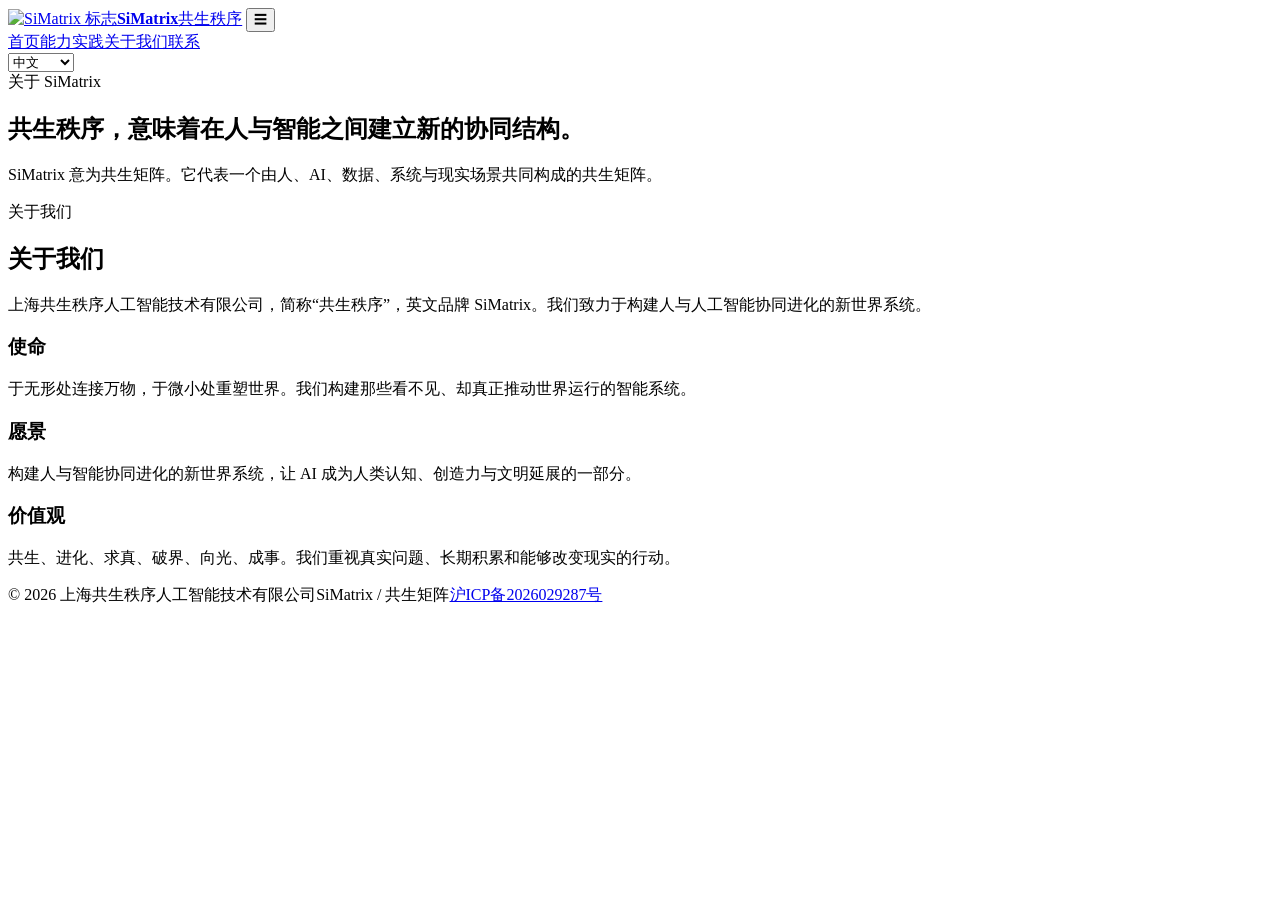
==== about.html @ 41f36d3b "feat: unify SiMatrix brand and four-language localization" ====
<!doctype html>
<html lang="zh-CN">
<head>
  <meta charset="utf-8">
  <meta name="viewport" content="width=device-width, initial-scale=1">
  <title>关于我们 | SiMatrix 共生秩序</title>
  <meta name="description" content="上海共生秩序人工智能技术有限公司，SiMatrix，构建人与智能协同进化系统。">
  <link rel="stylesheet" href="styles.css">
</head>
<body>
  <header class="site-header">
    <nav class="nav" aria-label="主导航">
      <a class="brand" href="index.html"><img class="brand-mark" src="assets/simatrix-logo.png" alt="SiMatrix 标志"><span class="brand-name"><strong>SiMatrix</strong><span>共生秩序</span></span></a>
      <button class="nav-toggle" type="button" aria-label="打开导航" aria-expanded="false">☰</button>
      <div class="nav-links"><a href="index.html">首页</a><a href="capabilities.html">能力</a><a href="work.html">实践</a><a class="active" href="about.html">关于我们</a><a href="contact.html">联系</a><div class="lang-switch" aria-label="语言切换"><select aria-label="语言切换"><option value="zh">中文</option><option value="en">English</option><option value="ja">日本語</option><option value="ko">한국어</option></select></div></div>
    </nav>
  </header>

  <main>
    <section class="page-hero">
      <div class="section-inner">
        <div class="eyebrow">关于 SiMatrix</div>
        <h1>共生秩序，意味着在人与智能之间建立新的协同结构。</h1>
        <p>SiMatrix 意为共生矩阵。它代表一个由人、AI、数据、系统与现实场景共同构成的共生矩阵。</p>
      </div>
    </section>

    <section class="section band-dark" id="about">
      <div class="section-inner">
        <div class="section-head">
          <div>
            <div class="section-kicker">关于我们</div>
            <h2>关于我们</h2>
          </div>
          <p class="section-lead">上海共生秩序人工智能技术有限公司，简称“共生秩序”，英文品牌 SiMatrix。我们致力于构建人与人工智能协同进化的新世界系统。</p>
        </div>
        <div class="grid-3">
          <article class="card">
            <h3>使命</h3>
            <p>于无形处连接万物，于微小处重塑世界。我们构建那些看不见、却真正推动世界运行的智能系统。</p>
          </article>
          <article class="card">
            <h3>愿景</h3>
            <p>构建人与智能协同进化的新世界系统，让 AI 成为人类认知、创造力与文明延展的一部分。</p>
          </article>
          <article class="card">
            <h3>价值观</h3>
            <p>共生、进化、求真、破界、向光、成事。我们重视真实问题、长期积累和能够改变现实的行动。</p>
          </article>
        </div>
      </div>
    </section>

  </main>

  <footer class="site-footer"><div class="footer-inner"><span class="footer-copyright">© 2026 上海共生秩序人工智能技术有限公司</span><span class="footer-tagline">SiMatrix / 共生矩阵</span><a class="icp-link" href="https://beian.miit.gov.cn/" target="_blank" rel="noopener noreferrer">沪ICP备2026029287号</a></div></footer>
  <script src="script.js?v=20260901-i18n"></script>
</body>
</html>
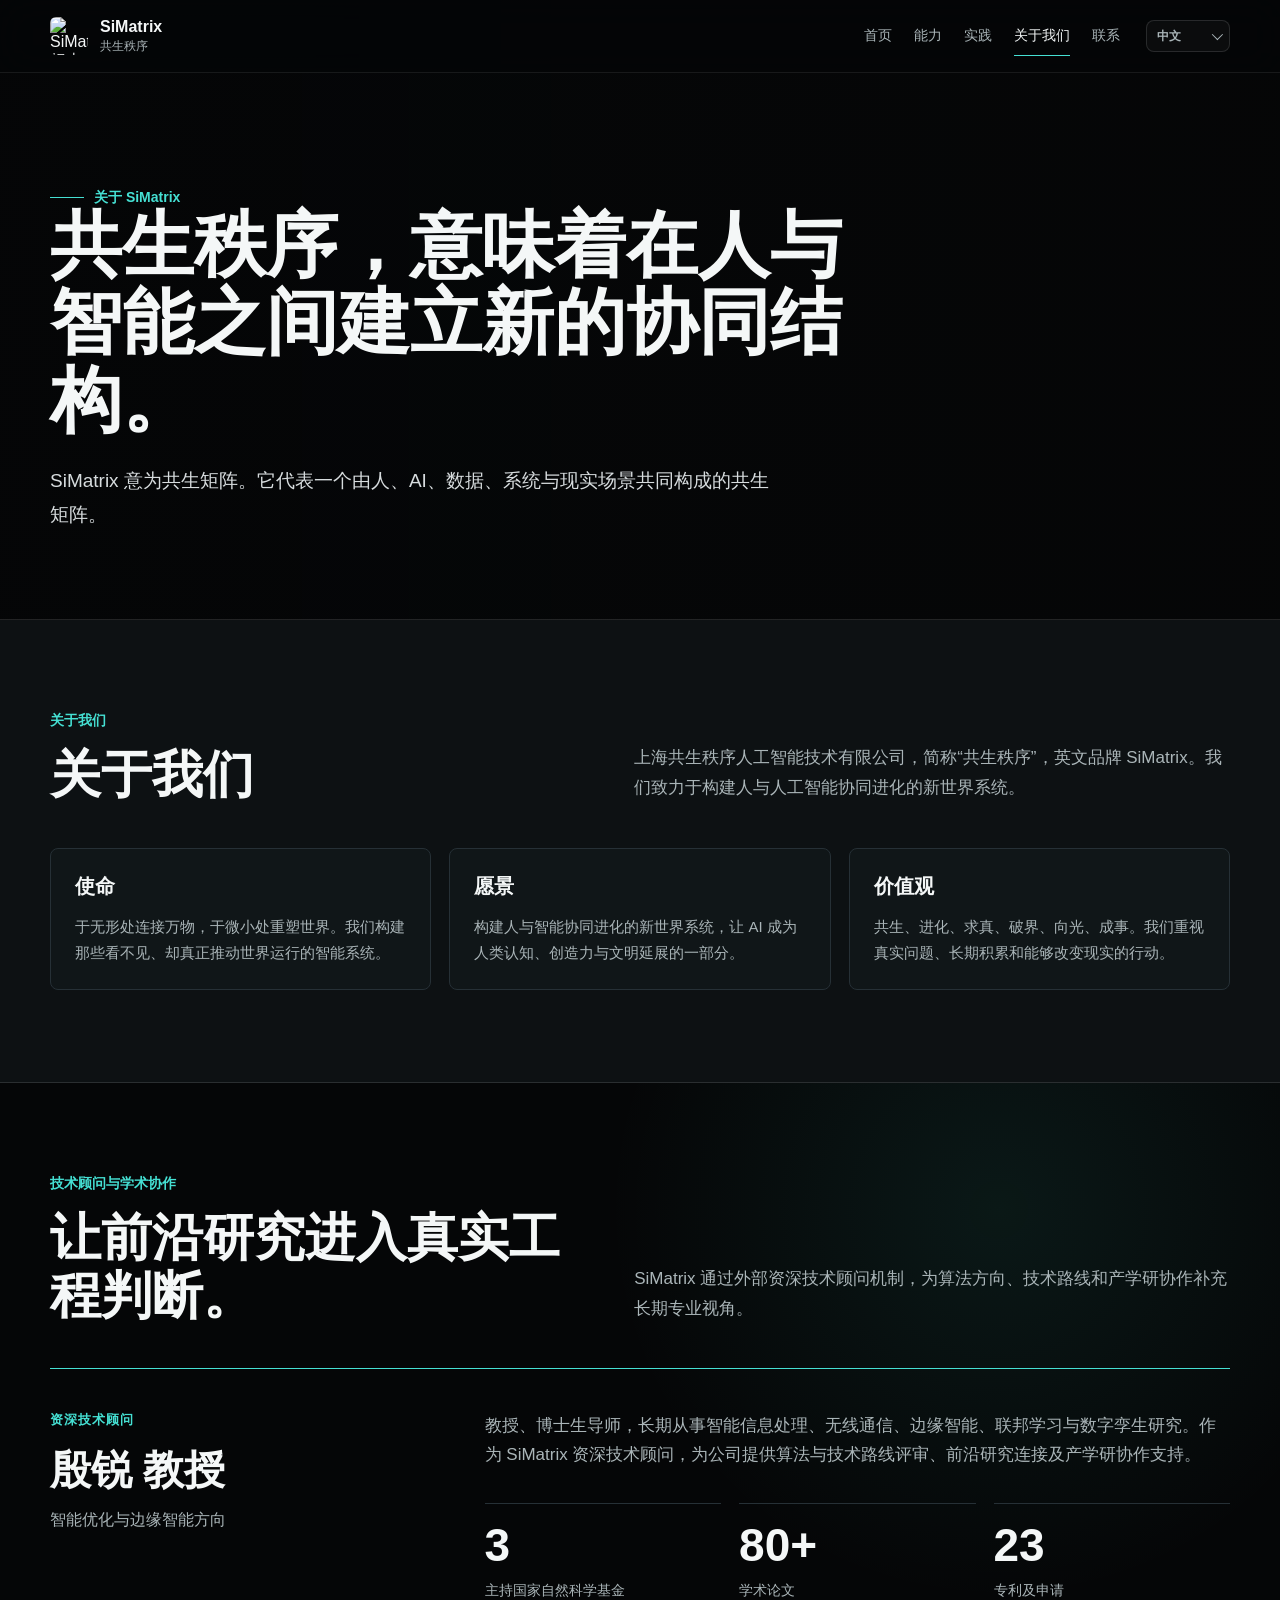
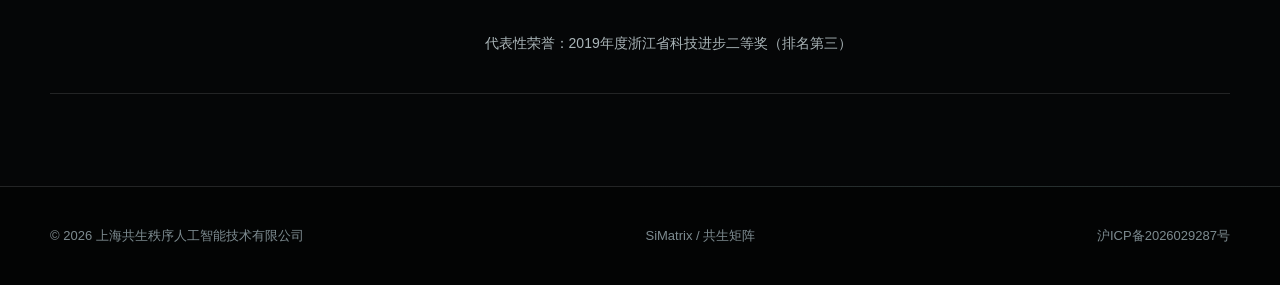
==== commit b33f8674: "发布技术顾问介绍与公司最新地址 同步本地已验证版本：新增资深技术顾问板块，更新四语公司地址，并保留响应式与多语言支持。" ====
--- a/about.html
+++ b/about.html
@@ -5,7 +5,8 @@
   <meta name="viewport" content="width=device-width, initial-scale=1">
   <title>关于我们 | SiMatrix 共生秩序</title>
   <meta name="description" content="上海共生秩序人工智能技术有限公司，SiMatrix，构建人与智能协同进化系统。">
-  <link rel="stylesheet" href="styles.css">
+  <link rel="icon" href="assets/simatrix-logo.png">
+  <link rel="stylesheet" href="styles.css?v=20260919-advisor">
 </head>
 <body>
   <header class="site-header">
@@ -51,9 +52,37 @@
       </div>
     </section>
 
+    <section class="section advisor-section" id="advisor">
+      <div class="section-inner">
+        <div class="section-head">
+          <div>
+            <div class="section-kicker">技术顾问与学术协作</div>
+            <h2>让前沿研究进入真实工程判断。</h2>
+          </div>
+          <p class="section-lead">SiMatrix 通过外部资深技术顾问机制，为算法方向、技术路线和产学研协作补充长期专业视角。</p>
+        </div>
+        <article class="advisor-profile">
+          <div class="advisor-heading">
+            <div class="advisor-role">资深技术顾问</div>
+            <h3>殷锐 教授</h3>
+            <p>智能优化与边缘智能方向</p>
+          </div>
+          <div class="advisor-copy">
+            <p class="advisor-bio">教授、博士生导师，长期从事智能信息处理、无线通信、边缘智能、联邦学习与数字孪生研究。作为 SiMatrix 资深技术顾问，为公司提供算法与技术路线评审、前沿研究连接及产学研协作支持。</p>
+            <div class="advisor-metrics" aria-label="代表性成果数据">
+              <div class="advisor-metric"><strong>3</strong><span>主持国家自然科学基金</span></div>
+              <div class="advisor-metric"><strong>80+</strong><span>学术论文</span></div>
+              <div class="advisor-metric"><strong>23</strong><span>专利及申请</span></div>
+            </div>
+            <p class="advisor-award">代表性荣誉：2019年度浙江省科技进步二等奖（排名第三）</p>
+          </div>
+        </article>
+      </div>
+    </section>
+
   </main>
 
   <footer class="site-footer"><div class="footer-inner"><span class="footer-copyright">© 2026 上海共生秩序人工智能技术有限公司</span><span class="footer-tagline">SiMatrix / 共生矩阵</span><a class="icp-link" href="https://beian.miit.gov.cn/" target="_blank" rel="noopener noreferrer">沪ICP备2026029287号</a></div></footer>
-  <script src="script.js?v=20260901-i18n"></script>
+  <script src="script.js?v=20260919-advisor"></script>
 </body>
 </html>
--- a/styles.css
+++ b/styles.css
@@ -0,0 +1,699 @@
+:root {
+  color-scheme: dark;
+  --bg: #050607;
+  --bg-soft: #0d1113;
+  --panel: #11171a;
+  --panel-line: #263036;
+  --text: #f4f7f7;
+  --muted: #aab5b8;
+  --subtle: #7d8b90;
+  --cyan: #45e0d3;
+  --silver: #d7dcde;
+  --warm: #c7bba4;
+  --line: rgba(255, 255, 255, 0.12);
+  --max: 1180px;
+  font-family: Inter, "SF Pro Display", "PingFang SC", "Microsoft YaHei", Arial, sans-serif;
+}
+
+* {
+  box-sizing: border-box;
+}
+
+html {
+  scroll-behavior: smooth;
+}
+
+#about,
+#contact {
+  scroll-margin-top: 72px;
+}
+
+body {
+  margin: 0;
+  background: var(--bg);
+  color: var(--text);
+}
+
+a {
+  color: inherit;
+  text-decoration: none;
+}
+
+img {
+  max-width: 100%;
+  display: block;
+}
+
+.site-header {
+  position: fixed;
+  inset: 0 0 auto 0;
+  z-index: 20;
+  border-bottom: 1px solid rgba(255, 255, 255, 0.08);
+  background: rgba(5, 6, 7, 0.78);
+  backdrop-filter: blur(18px);
+}
+
+.nav {
+  width: min(var(--max), calc(100% - 40px));
+  margin: 0 auto;
+  min-height: 72px;
+  display: flex;
+  align-items: center;
+  justify-content: space-between;
+  gap: 24px;
+}
+
+.brand {
+  display: flex;
+  align-items: center;
+  gap: 12px;
+  min-width: 0;
+}
+
+.brand-mark {
+  width: 38px;
+  height: 38px;
+  object-fit: cover;
+  border-radius: 6px;
+}
+
+.brand-name {
+  display: grid;
+  gap: 2px;
+}
+
+.brand-name strong {
+  font-size: 16px;
+  font-weight: 700;
+}
+
+.brand-name span {
+  font-size: 12px;
+  color: var(--muted);
+}
+
+.nav-links {
+  display: flex;
+  align-items: center;
+  gap: 22px;
+  color: var(--muted);
+  font-size: 14px;
+}
+
+.nav-links a {
+  padding: 10px 0;
+  border-bottom: 1px solid transparent;
+}
+
+.nav-links a:hover,
+.nav-links a.active {
+  color: var(--text);
+  border-color: var(--cyan);
+}
+
+.lang-switch {
+  position: relative;
+  display: inline-flex;
+  align-items: center;
+  margin-left: 4px;
+}
+
+.lang-switch select {
+  min-height: 32px;
+  max-width: 112px;
+  padding: 0 28px 0 10px;
+  border: 1px solid var(--line);
+  border-radius: 8px;
+  background: rgba(255, 255, 255, 0.03);
+  color: var(--muted);
+  font: inherit;
+  font-size: 12px;
+  font-weight: 650;
+  cursor: pointer;
+  appearance: none;
+}
+
+.lang-switch::after {
+  content: "";
+  position: absolute;
+  right: 10px;
+  width: 7px;
+  height: 7px;
+  border-right: 1px solid currentColor;
+  border-bottom: 1px solid currentColor;
+  color: var(--muted);
+  pointer-events: none;
+  transform: rotate(45deg) translateY(-2px);
+}
+
+.lang-switch select:hover,
+.lang-switch select:focus {
+  border-color: var(--cyan);
+  color: var(--text);
+  outline: none;
+}
+
+.nav-toggle {
+  display: none;
+  width: 42px;
+  height: 42px;
+  border: 1px solid var(--line);
+  border-radius: 8px;
+  background: transparent;
+  color: var(--text);
+  font-size: 22px;
+}
+
+.hero {
+  min-height: 92vh;
+  position: relative;
+  display: grid;
+  align-items: center;
+  overflow: hidden;
+  border-bottom: 1px solid var(--line);
+}
+
+.hero::before {
+  content: "";
+  position: absolute;
+  inset: 0;
+  background-image:
+    linear-gradient(rgba(69, 224, 211, 0.08) 1px, transparent 1px),
+    linear-gradient(90deg, rgba(69, 224, 211, 0.08) 1px, transparent 1px);
+  background-size: 72px 72px;
+  mask-image: linear-gradient(to bottom, transparent, black 18%, black 70%, transparent);
+}
+
+.hero::after {
+  content: "";
+  position: absolute;
+  inset: 72px 0 0 0;
+  background:
+    linear-gradient(90deg, rgba(5, 6, 7, 0.96) 0%, rgba(5, 6, 7, 0.74) 42%, rgba(5, 6, 7, 0.96) 100%),
+    url("assets/simatrix-logo.png") center right 10% / min(560px, 58vw) no-repeat;
+  opacity: 0.92;
+}
+
+.hero-inner {
+  position: relative;
+  z-index: 1;
+  width: min(var(--max), calc(100% - 40px));
+  margin: 88px auto 0;
+  padding: 90px 0 84px;
+}
+
+.eyebrow {
+  display: inline-flex;
+  align-items: center;
+  gap: 10px;
+  color: var(--cyan);
+  font-size: 14px;
+  font-weight: 650;
+}
+
+.eyebrow::before {
+  content: "";
+  width: 34px;
+  height: 1px;
+  background: var(--cyan);
+}
+
+h1,
+h2,
+h3,
+p {
+  margin: 0;
+}
+
+.hero h1 {
+  margin-top: 24px;
+  max-width: 760px;
+  font-size: clamp(42px, 7vw, 88px);
+  line-height: 1.02;
+  font-weight: 760;
+}
+
+.hero-copy {
+  margin-top: 28px;
+  max-width: 680px;
+  color: var(--silver);
+  font-size: clamp(17px, 2vw, 22px);
+  line-height: 1.72;
+}
+
+.hero-actions {
+  margin-top: 38px;
+  display: flex;
+  flex-wrap: wrap;
+  gap: 14px;
+}
+
+.button {
+  display: inline-flex;
+  align-items: center;
+  justify-content: center;
+  min-height: 46px;
+  padding: 0 18px;
+  border-radius: 8px;
+  border: 1px solid var(--line);
+  font-weight: 650;
+  white-space: nowrap;
+}
+
+.button.primary {
+  background: var(--cyan);
+  border-color: var(--cyan);
+  color: #02110f;
+}
+
+.button.secondary {
+  color: var(--text);
+  background: rgba(255, 255, 255, 0.04);
+}
+
+.section {
+  border-bottom: 1px solid var(--line);
+}
+
+.section-inner {
+  width: min(var(--max), calc(100% - 40px));
+  margin: 0 auto;
+  padding: 92px 0;
+}
+
+.section-head {
+  display: grid;
+  grid-template-columns: minmax(0, 0.9fr) minmax(280px, 1fr);
+  gap: 48px;
+  align-items: end;
+  margin-bottom: 44px;
+}
+
+.section-kicker {
+  color: var(--cyan);
+  font-size: 14px;
+  font-weight: 700;
+  margin-bottom: 16px;
+}
+
+.section h2 {
+  font-size: clamp(30px, 4vw, 52px);
+  line-height: 1.12;
+}
+
+.section-lead {
+  color: var(--muted);
+  font-size: 17px;
+  line-height: 1.78;
+}
+
+.band-dark {
+  background: var(--bg-soft);
+}
+
+.grid-3,
+.grid-4,
+.grid-2 {
+  display: grid;
+  gap: 18px;
+}
+
+.grid-3 {
+  grid-template-columns: repeat(3, minmax(0, 1fr));
+}
+
+.grid-4 {
+  grid-template-columns: repeat(4, minmax(0, 1fr));
+}
+
+.grid-2 {
+  grid-template-columns: repeat(2, minmax(0, 1fr));
+}
+
+.card {
+  border: 1px solid var(--panel-line);
+  border-radius: 8px;
+  background: rgba(17, 23, 26, 0.84);
+  padding: 24px;
+}
+
+.card-number {
+  color: var(--cyan);
+  font-size: 13px;
+  font-weight: 760;
+  margin-bottom: 20px;
+}
+
+.card h3 {
+  font-size: 20px;
+  line-height: 1.35;
+  margin-bottom: 14px;
+}
+
+.card p,
+.card li {
+  color: var(--muted);
+  line-height: 1.72;
+  font-size: 15px;
+}
+
+.card ul {
+  margin: 0;
+  padding-left: 18px;
+}
+
+.advisor-section {
+  background:
+    radial-gradient(circle at 78% 18%, rgba(67, 232, 207, 0.08), transparent 34%),
+    var(--bg);
+}
+
+.advisor-profile {
+  display: grid;
+  grid-template-columns: minmax(220px, 0.72fr) minmax(0, 1.5fr);
+  gap: clamp(36px, 6vw, 88px);
+  padding: 42px 0 38px;
+  border-top: 1px solid var(--cyan);
+  border-bottom: 1px solid var(--line);
+}
+
+.advisor-role {
+  color: var(--cyan);
+  font-size: 13px;
+  font-weight: 760;
+  letter-spacing: 0.08em;
+  margin-bottom: 18px;
+}
+
+.advisor-heading h3 {
+  font-size: clamp(28px, 3.2vw, 42px);
+  line-height: 1.15;
+  margin-bottom: 12px;
+}
+
+.advisor-heading p,
+.advisor-bio,
+.advisor-award,
+.advisor-metric span {
+  color: var(--muted);
+  line-height: 1.72;
+}
+
+.advisor-bio {
+  font-size: 17px;
+  max-width: 780px;
+}
+
+.advisor-metrics {
+  display: grid;
+  grid-template-columns: repeat(3, minmax(0, 1fr));
+  gap: 18px;
+  margin: 34px 0 28px;
+}
+
+.advisor-metric {
+  padding-top: 18px;
+  border-top: 1px solid var(--panel-line);
+}
+
+.advisor-metric strong {
+  display: block;
+  color: var(--text);
+  font-size: clamp(30px, 4vw, 46px);
+  line-height: 1;
+  margin-bottom: 10px;
+}
+
+.advisor-metric span {
+  display: block;
+  font-size: 14px;
+}
+
+.advisor-award {
+  font-size: 14px;
+}
+
+.capability-row {
+  display: grid;
+  grid-template-columns: 180px minmax(0, 1fr) minmax(260px, 0.72fr);
+  gap: 28px;
+  padding: 28px 0;
+  border-top: 1px solid var(--line);
+}
+
+.capability-row:last-child {
+  border-bottom: 1px solid var(--line);
+}
+
+.capability-row strong {
+  color: var(--cyan);
+  font-size: 14px;
+}
+
+.capability-row h3 {
+  font-size: 24px;
+}
+
+.capability-row p {
+  color: var(--muted);
+  line-height: 1.75;
+}
+
+.quote-band {
+  background: #e7ebe9;
+  color: #101516;
+}
+
+.quote-band .section-inner {
+  padding: 74px 0;
+}
+
+.quote {
+  max-width: 920px;
+  font-size: clamp(28px, 4.5vw, 58px);
+  line-height: 1.18;
+  font-weight: 760;
+}
+
+.quote-caption {
+  margin-top: 24px;
+  color: #4d5b5d;
+}
+
+.timeline {
+  display: grid;
+  gap: 0;
+  border-top: 1px solid var(--line);
+}
+
+.timeline-item {
+  display: grid;
+  grid-template-columns: 220px minmax(0, 1fr);
+  gap: 32px;
+  padding: 28px 0;
+  border-bottom: 1px solid var(--line);
+}
+
+.timeline-item span {
+  color: var(--cyan);
+  font-weight: 760;
+}
+
+.timeline-item p {
+  color: var(--muted);
+  line-height: 1.75;
+}
+
+.page-hero {
+  padding-top: 72px;
+  border-bottom: 1px solid var(--line);
+  background:
+    linear-gradient(90deg, rgba(5, 6, 7, 0.96), rgba(5, 6, 7, 0.82)),
+    url("assets/simatrix-logo.png") center right 12% / min(420px, 50vw) no-repeat;
+}
+
+.page-hero .section-inner {
+  padding: 112px 0 88px;
+}
+
+.page-hero h1 {
+  max-width: 800px;
+  font-size: clamp(38px, 6vw, 72px);
+  line-height: 1.08;
+}
+
+.page-hero p {
+  max-width: 720px;
+  margin-top: 24px;
+  color: var(--silver);
+  font-size: 19px;
+  line-height: 1.78;
+}
+
+.contact-panel {
+  display: block;
+}
+
+.info-list {
+  display: grid;
+  gap: 14px;
+  width: min(760px, 100%);
+  margin-left: auto;
+}
+
+.info-line {
+  display: grid;
+  grid-template-columns: 120px minmax(0, 1fr);
+  gap: 18px;
+  padding: 16px 0;
+  border-bottom: 1px solid var(--line);
+  color: var(--muted);
+}
+
+.info-line strong {
+  color: var(--text);
+}
+
+.site-footer {
+  background: #030404;
+}
+
+.footer-inner {
+  width: min(var(--max), calc(100% - 40px));
+  margin: 0 auto;
+  padding: 40px 0;
+  display: flex;
+  justify-content: space-between;
+  gap: 24px;
+  color: var(--subtle);
+  font-size: 13px;
+}
+
+.icp-link {
+  color: inherit;
+  text-decoration: none;
+}
+
+.icp-link:hover,
+.icp-link:focus-visible {
+  color: var(--text);
+  text-decoration: underline;
+}
+
+@media (max-width: 900px) {
+  .nav-links {
+    position: absolute;
+    top: 72px;
+    left: 0;
+    right: 0;
+    display: none;
+    flex-direction: column;
+    align-items: stretch;
+    gap: 0;
+    padding: 14px 20px 20px;
+    background: rgba(5, 6, 7, 0.96);
+    border-bottom: 1px solid var(--line);
+  }
+
+  .nav-links.open {
+    display: flex;
+  }
+
+  .nav-links a {
+    padding: 14px 0;
+  }
+
+  .lang-switch {
+    margin: 12px 0 0;
+    padding-top: 14px;
+    border-top: 1px solid var(--line);
+  }
+
+  .lang-switch select {
+    width: 100%;
+    max-width: none;
+  }
+
+  .nav-toggle {
+    display: inline-grid;
+    place-items: center;
+  }
+
+  .hero::after,
+  .page-hero {
+    background:
+      linear-gradient(90deg, rgba(5, 6, 7, 0.96), rgba(5, 6, 7, 0.84)),
+      url("assets/simatrix-logo.png") center 28% / min(440px, 86vw) no-repeat;
+  }
+
+  .section-head {
+    grid-template-columns: 1fr;
+  }
+
+  .grid-4,
+  .grid-3,
+  .grid-2 {
+    grid-template-columns: 1fr;
+  }
+
+  .capability-row,
+  .timeline-item,
+  .advisor-profile {
+    grid-template-columns: 1fr;
+    gap: 12px;
+  }
+
+  .advisor-heading {
+    padding-bottom: 20px;
+  }
+}
+
+@media (max-width: 560px) {
+  .nav {
+    width: min(var(--max), calc(100% - 28px));
+  }
+
+  .brand-name span {
+    display: none;
+  }
+
+  .hero-inner,
+  .section-inner,
+  .footer-inner {
+    width: min(var(--max), calc(100% - 28px));
+  }
+
+  .hero-inner {
+    padding: 72px 0 64px;
+  }
+
+  .section-inner {
+    padding: 68px 0;
+  }
+
+  .info-line {
+    grid-template-columns: 1fr;
+    gap: 6px;
+  }
+
+  .info-list {
+    margin-left: 0;
+  }
+
+  .advisor-metrics {
+    gap: 12px;
+  }
+
+  .advisor-metric strong {
+    font-size: 30px;
+  }
+
+  .advisor-metric span {
+    font-size: 12px;
+    line-height: 1.5;
+  }
+
+  .footer-inner {
+    flex-direction: column;
+  }
+}
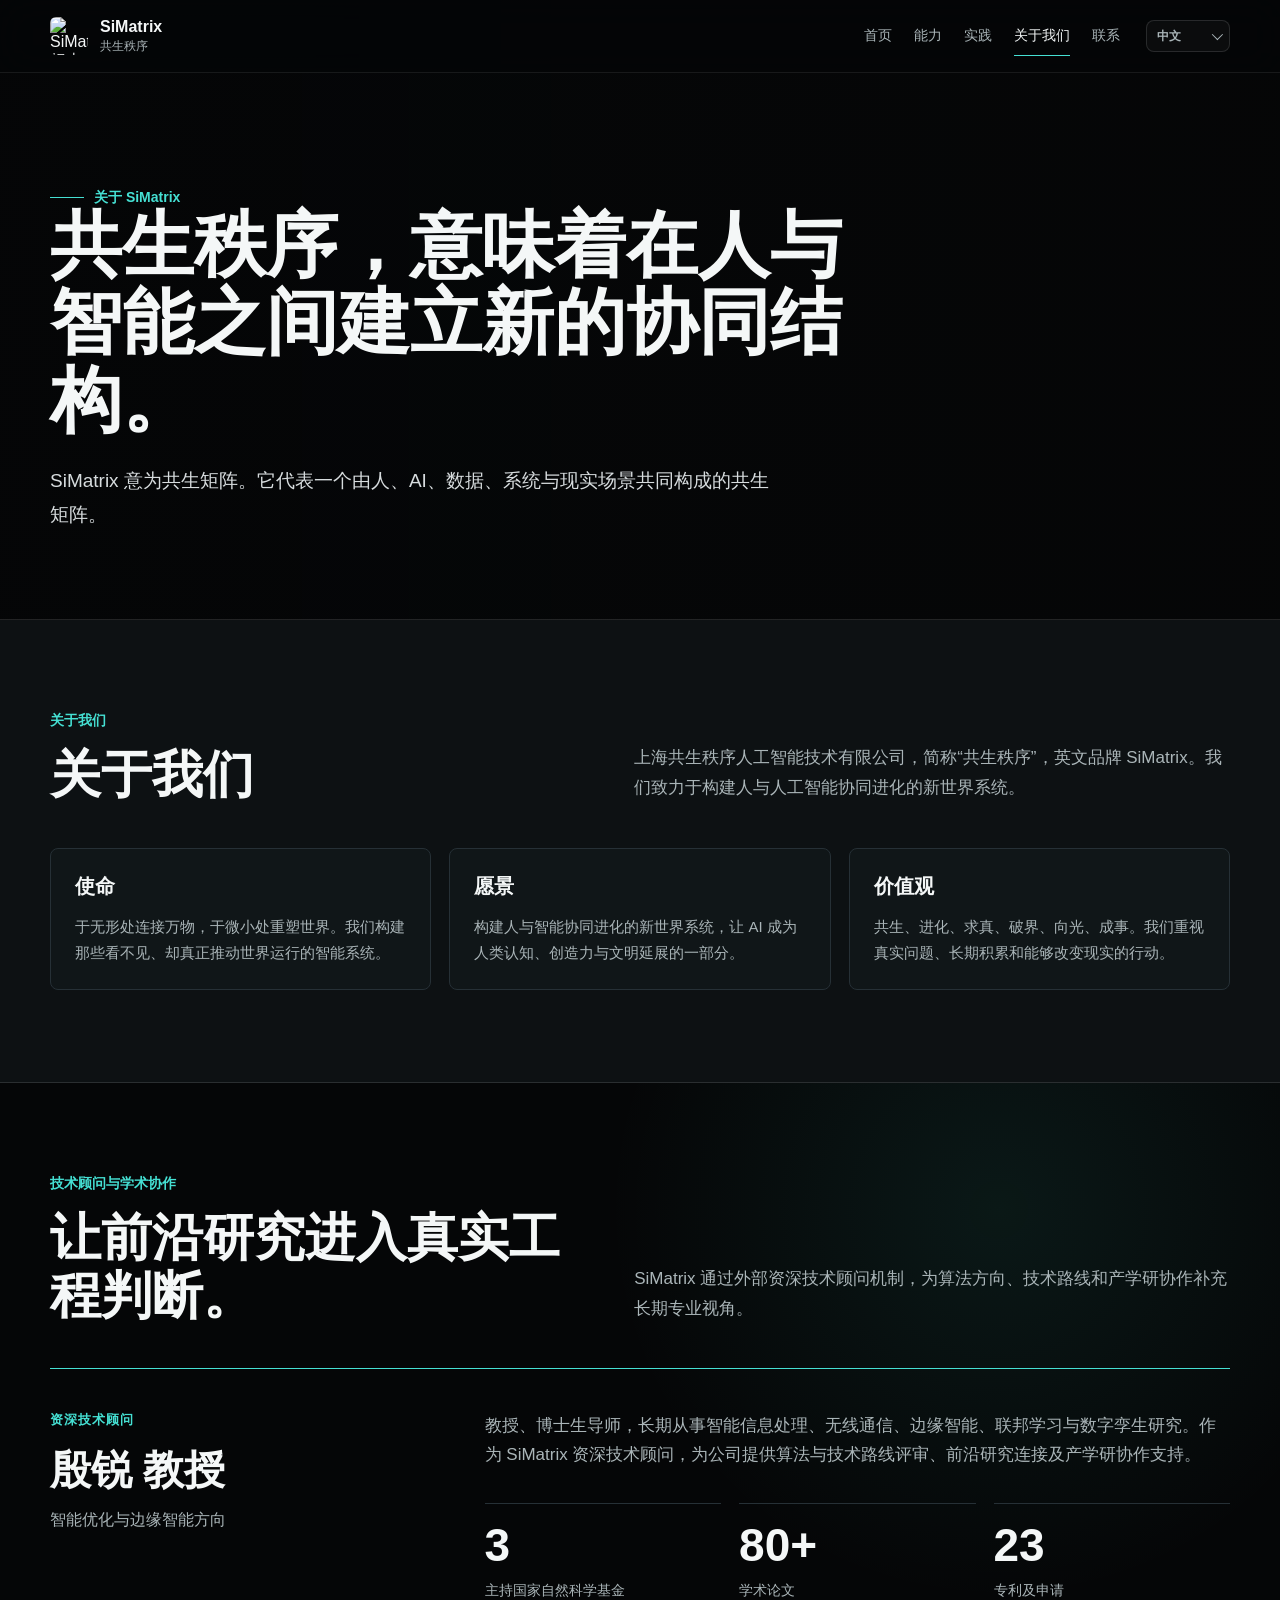
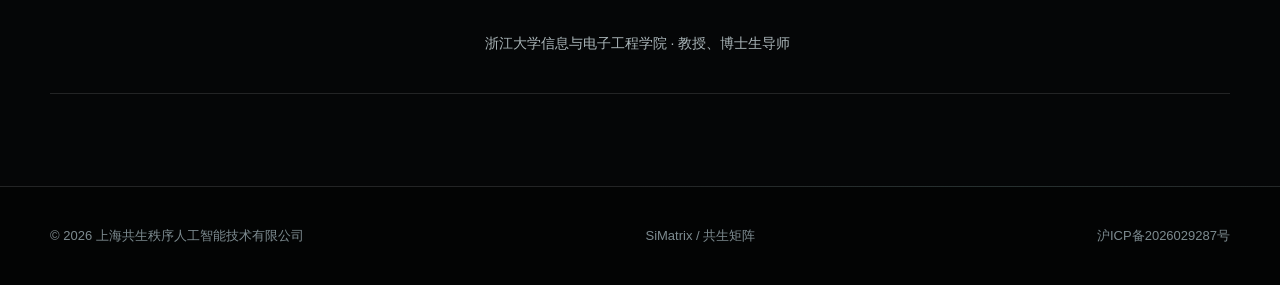
==== commit bd15f9ef: "更新顾问信息与实践方向 按浙江大学官网更新顾问院系与头衔；实践方向保持六框，新增半导体设计智能化、升级制造业 ERP + MES 定制，并合并企业微信与微信消息能力。同步四语与响应式版本。" ====
--- a/about.html
+++ b/about.html
@@ -74,7 +74,7 @@
               <div class="advisor-metric"><strong>80+</strong><span>学术论文</span></div>
               <div class="advisor-metric"><strong>23</strong><span>专利及申请</span></div>
             </div>
-            <p class="advisor-award">代表性荣誉：2019年度浙江省科技进步二等奖（排名第三）</p>
+            <p class="advisor-affiliation">浙江大学信息与电子工程学院 · 教授、博士生导师</p>
           </div>
         </article>
       </div>
@@ -83,6 +83,6 @@
   </main>
 
   <footer class="site-footer"><div class="footer-inner"><span class="footer-copyright">© 2026 上海共生秩序人工智能技术有限公司</span><span class="footer-tagline">SiMatrix / 共生矩阵</span><a class="icp-link" href="https://beian.miit.gov.cn/" target="_blank" rel="noopener noreferrer">沪ICP备2026029287号</a></div></footer>
-  <script src="script.js?v=20260919-advisor"></script>
+  <script src="script.js?v=20260919-advisor2"></script>
 </body>
 </html>
--- a/styles.css
+++ b/styles.css
@@ -393,7 +393,7 @@
 
 .advisor-heading p,
 .advisor-bio,
-.advisor-award,
+.advisor-affiliation,
 .advisor-metric span {
   color: var(--muted);
   line-height: 1.72;
@@ -429,7 +429,7 @@
   font-size: 14px;
 }
 
-.advisor-award {
+.advisor-affiliation {
   font-size: 14px;
 }
 
